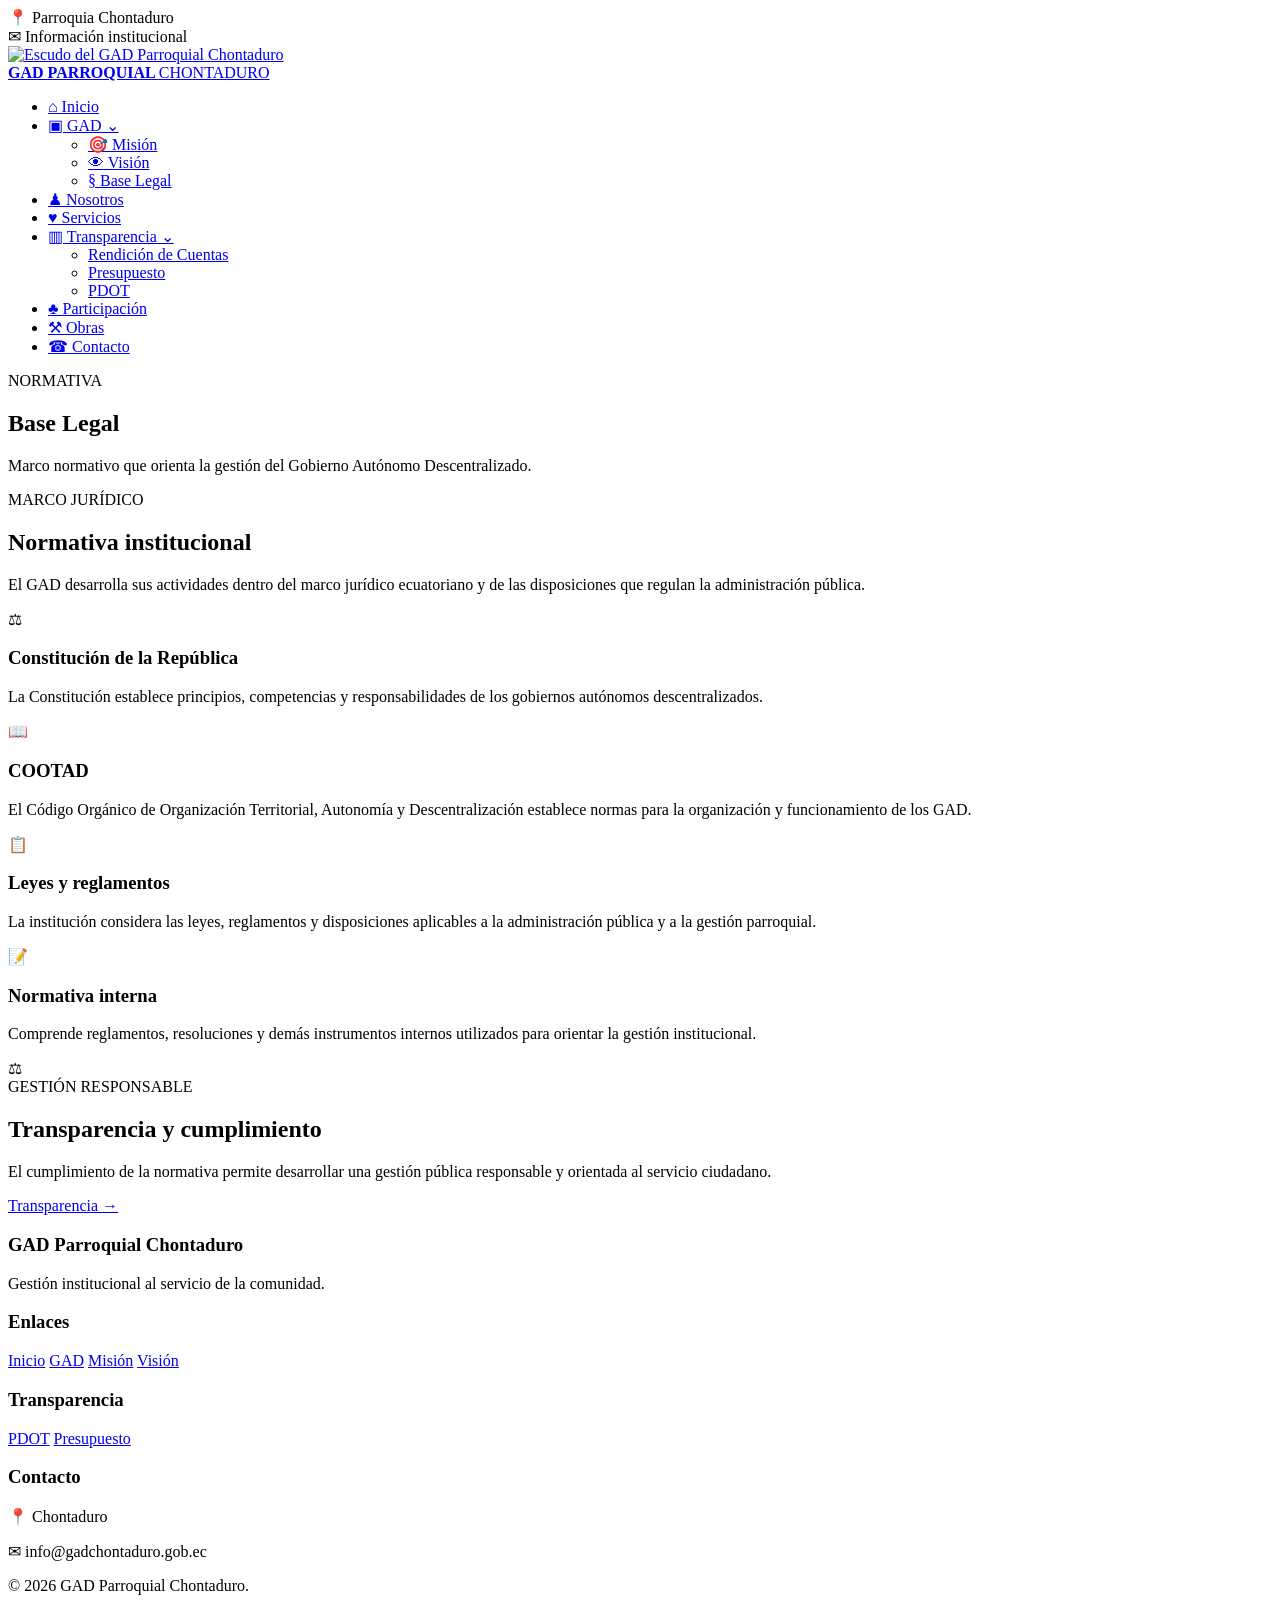
==== BASE LEGAL.html @ 400640f3 "Primer commit del portal institucional" ====
<!DOCTYPE html>
<html lang="es">

<head>

    <meta charset="UTF-8">

    <meta name="viewport"
        content="width=device-width, initial-scale=1.0">

    <title>
        GAD Parroquial Chontaduro - Base Legal
    </title>

    <link rel="stylesheet"
        href="assets/css/style.css">

</head>

<body>

    <div class="top-bar">

        <div>
            📍 Parroquia Chontaduro
        </div>

        <div>
            ✉ Información institucional
        </div>

    </div>


    <header>

        <div class="nav-container">

            <a href="index.html"
                class="logo">

                <img src="assets/img/logo.png"
                    alt="Escudo del GAD Parroquial Chontaduro">

                <div class="logo-text">

                    <strong>
                        GAD PARROQUIAL
                    </strong>

                    <span>
                        CHONTADURO
                    </span>

                </div>

            </a>


            <nav>

                <ul>

                    <li>
                        <a href="index.html">
                            ⌂ Inicio
                        </a>
                    </li>


                    <li class="dropdown">

                        <a href="gad.html">
                            ▣ GAD ⌄
                        </a>

                        <ul class="submenu">

                            <li>
                                <a href="mision.html">
                                    🎯 Misión
                                </a>
                            </li>

                            <li>
                                <a href="vision.html">
                                    👁 Visión
                                </a>
                            </li>

                            <li>
                                <a href="base-legal.html"
                                    class="active">
                                    § Base Legal
                                </a>
                            </li>

                        </ul>

                    </li>


                    <li>
                        <a href="nosotros.html">
                            ♟ Nosotros
                        </a>
                    </li>


                    <li>
                        <a href="servicios.html">
                            ♥ Servicios
                        </a>
                    </li>


                    <li class="dropdown">

                        <a href="transparencia.html">
                            ▥ Transparencia ⌄
                        </a>

                        <ul class="submenu">

                            <li>
                                <a href="rendicion-cuentas.html">
                                    Rendición de Cuentas
                                </a>
                            </li>

                            <li>
                                <a href="presupuesto.html">
                                    Presupuesto
                                </a>
                            </li>

                            <li>
                                <a href="pdot.html">
                                    PDOT
                                </a>
                            </li>

                        </ul>

                    </li>


                    <li>
                        <a href="participacion.html">
                            ♣ Participación
                        </a>
                    </li>


                    <li>
                        <a href="obras-futuras.html">
                            ⚒ Obras
                        </a>
                    </li>


                    <li>
                        <a href="contacto.html">
                            ☎ Contacto
                        </a>
                    </li>

                </ul>

            </nav>

        </div>

    </header>


    <main>

        <section class="bienvenida">

            <span class="seccion-etiqueta">
                NORMATIVA
            </span>

            <h1>
                Base Legal
            </h1>

            <p>
                Marco normativo que orienta la gestión
                del Gobierno Autónomo Descentralizado.
            </p>

        </section>


        <section class="accesos">

            <div class="titulo-seccion">

                <span>
                    MARCO JURÍDICO
                </span>

                <h2>
                    Normativa institucional
                </h2>

                <p>
                    El GAD desarrolla sus actividades dentro del marco
                    jurídico ecuatoriano y de las disposiciones que
                    regulan la administración pública.
                </p>

            </div>


            <div class="grid-container">


                <article class="info-card">

                    <div class="icono">
                        ⚖
                    </div>

                    <h3>
                        Constitución de la República
                    </h3>

                    <p>
                        La Constitución establece principios,
                        competencias y responsabilidades de los
                        gobiernos autónomos descentralizados.
                    </p>

                </article>


                <article class="info-card">

                    <div class="icono">
                        📖
                    </div>

                    <h3>
                        COOTAD
                    </h3>

                    <p>
                        El Código Orgánico de Organización Territorial,
                        Autonomía y Descentralización establece normas
                        para la organización y funcionamiento de los GAD.
                    </p>

                </article>


                <article class="info-card">

                    <div class="icono">
                        📋
                    </div>

                    <h3>
                        Leyes y reglamentos
                    </h3>

                    <p>
                        La institución considera las leyes, reglamentos
                        y disposiciones aplicables a la administración
                        pública y a la gestión parroquial.
                    </p>

                </article>


                <article class="info-card">

                    <div class="icono">
                        📝
                    </div>

                    <h3>
                        Normativa interna
                    </h3>

                    <p>
                        Comprende reglamentos, resoluciones y demás
                        instrumentos internos utilizados para orientar
                        la gestión institucional.
                    </p>

                </article>

            </div>

        </section>


        <section class="participacion">

            <div class="participacion-contenido">

                <div class="participacion-icono">
                    ⚖
                </div>

                <div>

                    <span>
                        GESTIÓN RESPONSABLE
                    </span>

                    <h2>
                        Transparencia y cumplimiento
                    </h2>

                    <p>
                        El cumplimiento de la normativa permite
                        desarrollar una gestión pública responsable
                        y orientada al servicio ciudadano.
                    </p>

                </div>

                <a href="transparencia.html"
                    class="btn">
                    Transparencia →
                </a>

            </div>

        </section>

    </main>


    <footer>

        <div class="footer-container">

            <div class="footer-col">

                <h3>
                    GAD Parroquial Chontaduro
                </h3>

                <p>
                    Gestión institucional al servicio de la comunidad.
                </p>

            </div>


            <div class="footer-col">

                <h3>
                    Enlaces
                </h3>

                <a href="index.html">Inicio</a>
                <a href="gad.html">GAD</a>
                <a href="mision.html">Misión</a>
                <a href="vision.html">Visión</a>

            </div>


            <div class="footer-col">

                <h3>
                    Transparencia
                </h3>

                <a href="pdot.html">PDOT</a>
                <a href="presupuesto.html">Presupuesto</a>

            </div>


            <div class="footer-col">

                <h3>
                    Contacto
                </h3>

                <p>
                    📍 Chontaduro
                </p>

                <p>
                    ✉ info@gadchontaduro.gob.ec
                </p>

            </div>

        </div>


        <div class="footer-bottom">

            <p>
                © 2026 GAD Parroquial Chontaduro.
            </p>

        </div>

    </footer>

</body>

</html>
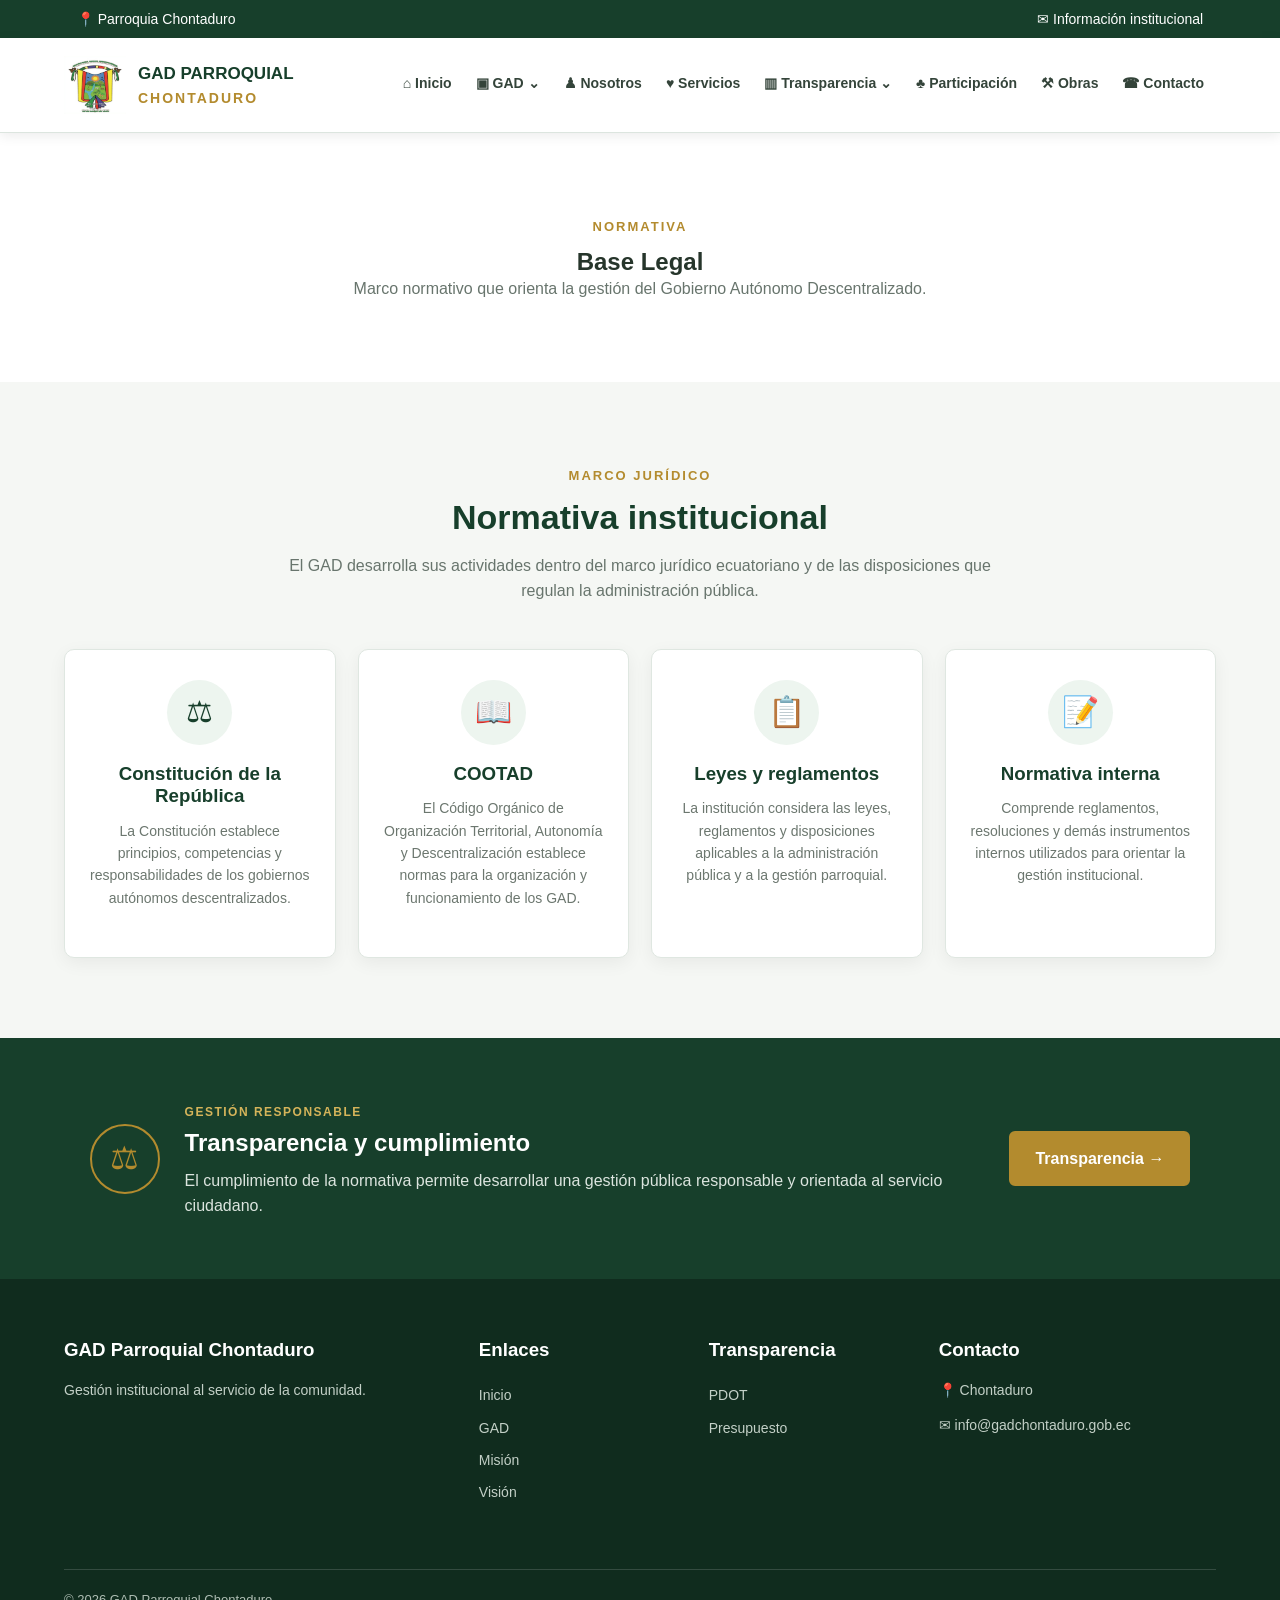
==== commit 0d38ca9e: "fix: corregir enlace de Nosotros" ====
--- a/BASE LEGAL.html
+++ b/BASE LEGAL.html
@@ -101,7 +101,7 @@
 
 
                     <li>
-                        <a href="nosotros.html">
+                        <a href="NOSOTROS.html">
                             ♟ Nosotros
                         </a>
                     </li>
--- a/assets/css/style.css
+++ b/assets/css/style.css
@@ -0,0 +1,1464 @@
+/* =========================================================
+   CONFIGURACIÓN GENERAL
+========================================================= */
+
+* {
+    margin: 0;
+    padding: 0;
+    box-sizing: border-box;
+}
+
+html {
+    scroll-behavior: smooth;
+}
+
+body {
+    font-family: Arial, Helvetica, sans-serif;
+    background-color: #f5f7f4;
+    color: #26352b;
+    line-height: 1.6;
+}
+
+img {
+    max-width: 100%;
+    display: block;
+}
+
+a {
+    text-decoration: none;
+    color: inherit;
+}
+
+ul {
+    list-style: none;
+}
+
+p {
+    margin-bottom: 12px;
+}
+
+h1,
+h2,
+h3 {
+    line-height: 1.2;
+}
+
+
+/* =========================================================
+   BARRA SUPERIOR
+========================================================= */
+
+.top-bar {
+    background-color: #173f2b;
+    color: #ffffff;
+    min-height: 38px;
+
+    display: flex;
+    justify-content: space-between;
+    align-items: center;
+
+    padding: 8px 6%;
+    font-size: 14px;
+}
+
+.icono-pequeno {
+    margin-right: 6px;
+    font-size: 16px;
+}
+
+
+/* =========================================================
+   HEADER
+========================================================= */
+
+header {
+    background-color: #ffffff;
+    border-bottom: 1px solid #dce5df;
+    box-shadow: 0 3px 12px rgba(0, 0, 0, 0.08);
+
+    position: relative;
+    z-index: 100;
+}
+
+.nav-container {
+    width: 90%;
+    max-width: 1400px;
+    margin: 0 auto;
+
+    min-height: 90px;
+
+    display: flex;
+    justify-content: space-between;
+    align-items: center;
+
+    gap: 25px;
+}
+
+
+/* =========================================================
+   LOGO
+========================================================= */
+
+.logo {
+    display: flex;
+    align-items: center;
+    gap: 12px;
+
+    min-width: 230px;
+}
+
+.logo img {
+    width: 62px;
+    height: 62px;
+    object-fit: contain;
+}
+
+.logo-text {
+    display: flex;
+    flex-direction: column;
+}
+
+.logo-text strong {
+    color: #173f2b;
+    font-size: 17px;
+}
+
+.logo-text span {
+    color: #b38b2e;
+    font-size: 14px;
+    font-weight: bold;
+    letter-spacing: 2px;
+}
+
+
+/* =========================================================
+   NAVEGACIÓN
+========================================================= */
+
+nav > ul {
+    display: flex;
+    align-items: center;
+    justify-content: flex-end;
+    flex-wrap: wrap;
+}
+
+nav li {
+    position: relative;
+}
+
+nav > ul > li > a {
+    display: flex;
+    align-items: center;
+    gap: 6px;
+
+    padding: 34px 12px;
+
+    color: #34443a;
+    font-size: 14px;
+    font-weight: bold;
+
+    border-bottom: 3px solid transparent;
+
+    transition: all 0.3s ease;
+}
+
+nav > ul > li > a:hover,
+nav > ul > li > a.active {
+    color: #b38b2e;
+    background-color: #f6f8f5;
+    border-bottom-color: #b38b2e;
+}
+
+.menu-icono {
+    font-size: 17px;
+}
+
+.flecha {
+    font-size: 13px;
+}
+
+
+/* =========================================================
+   SUBMENÚ
+========================================================= */
+
+.submenu {
+    position: absolute;
+    top: 100%;
+    left: 0;
+
+    min-width: 220px;
+
+    background-color: #ffffff;
+
+    border: 1px solid #dce5df;
+    border-radius: 0 0 8px 8px;
+
+    box-shadow: 0 8px 20px rgba(0, 0, 0, 0.12);
+
+    display: none;
+}
+
+.dropdown:hover .submenu {
+    display: block;
+}
+
+.submenu li {
+    width: 100%;
+}
+
+.submenu a {
+    display: flex;
+    align-items: center;
+    gap: 10px;
+
+    padding: 13px 16px;
+
+    color: #34443a;
+    font-size: 14px;
+
+    border-bottom: 1px solid #edf1ee;
+
+    transition: all 0.3s ease;
+}
+
+.submenu li:last-child a {
+    border-bottom: none;
+}
+
+.submenu a:hover {
+    background-color: #edf5ef;
+    color: #b38b2e;
+    padding-left: 22px;
+}
+
+
+/* =========================================================
+   BANNER PRINCIPAL
+========================================================= */
+
+.banner {
+    min-height: 560px;
+
+    position: relative;
+
+    display: flex;
+    align-items: center;
+
+    background-image:
+        linear-gradient(
+            rgba(20, 55, 37, 0.72),
+            rgba(20, 55, 37, 0.72)
+        ),
+        url("../img/banner.jpg");
+
+    background-size: cover;
+    background-position: center;
+
+    overflow: hidden;
+}
+
+.banner-overlay {
+    position: absolute;
+    inset: 0;
+    background: linear-gradient(
+        90deg,
+        rgba(10, 40, 25, 0.65),
+        rgba(10, 40, 25, 0.15)
+    );
+}
+
+.banner-contenido {
+    width: 90%;
+    max-width: 1200px;
+    margin: 0 auto;
+
+    position: relative;
+    z-index: 2;
+
+    color: #ffffff;
+}
+
+.etiqueta {
+    display: inline-block;
+
+    background-color: rgba(255, 255, 255, 0.15);
+
+    border: 1px solid rgba(255, 255, 255, 0.45);
+    border-radius: 30px;
+
+    padding: 8px 18px;
+    margin-bottom: 20px;
+
+    font-size: 14px;
+    font-weight: bold;
+}
+
+.banner h1 {
+    max-width: 700px;
+
+    font-size: 52px;
+    margin-bottom: 22px;
+}
+
+.banner p {
+    max-width: 680px;
+
+    font-size: 19px;
+    margin-bottom: 30px;
+
+    color: #f1f5f2;
+}
+
+.banner-botones {
+    display: flex;
+    flex-wrap: wrap;
+    gap: 14px;
+}
+
+
+/* =========================================================
+   BOTONES
+========================================================= */
+
+.btn {
+    display: inline-block;
+
+    padding: 13px 24px;
+
+    background-color: #b38b2e;
+    color: #ffffff;
+
+    border: 2px solid #b38b2e;
+    border-radius: 6px;
+
+    font-weight: bold;
+
+    transition: all 0.3s ease;
+}
+
+.btn:hover {
+    background-color: #8e6c20;
+    border-color: #8e6c20;
+
+    transform: translateY(-2px);
+
+    box-shadow: 0 6px 14px rgba(0, 0, 0, 0.18);
+}
+
+.btn-secundario {
+    background-color: transparent;
+    border-color: #ffffff;
+}
+
+.btn-secundario:hover {
+    background-color: #ffffff;
+    color: #173f2b;
+}
+
+
+/* =========================================================
+   SECCIONES GENERALES
+========================================================= */
+
+.bienvenida,
+.accesos,
+.servicios-destacados,
+.obras-preview,
+.noticias,
+.contacto-preview {
+    width: 90%;
+    max-width: 1250px;
+    margin: 0 auto;
+
+    padding: 80px 0;
+}
+
+.titulo-seccion {
+    text-align: center;
+    max-width: 750px;
+    margin: 0 auto 45px;
+}
+
+.titulo-seccion > span,
+.seccion-etiqueta {
+    display: inline-block;
+
+    color: #b38b2e;
+
+    font-size: 13px;
+    font-weight: bold;
+
+    letter-spacing: 2px;
+
+    margin-bottom: 10px;
+}
+
+.titulo-seccion h2,
+.bienvenida h2 {
+    color: #173f2b;
+    font-size: 34px;
+    margin-bottom: 15px;
+}
+
+.titulo-seccion p,
+.bienvenida p {
+    color: #68756d;
+}
+
+
+/* =========================================================
+   BIENVENIDA
+========================================================= */
+
+.bienvenida {
+    text-align: center;
+    background-color: #ffffff;
+
+    max-width: none;
+    width: 100%;
+
+    padding-left: 10%;
+    padding-right: 10%;
+}
+
+.bienvenida p {
+    max-width: 850px;
+    margin: 0 auto;
+}
+
+
+/* =========================================================
+   GRID DE ACCESOS
+========================================================= */
+
+.grid-container {
+    display: grid;
+
+    grid-template-columns: repeat(4, 1fr);
+
+    gap: 22px;
+}
+
+.info-card {
+    background-color: #ffffff;
+
+    border: 1px solid #dfe7e1;
+    border-radius: 10px;
+
+    padding: 30px 24px;
+
+    text-align: center;
+
+    box-shadow: 0 5px 18px rgba(0, 0, 0, 0.06);
+
+    transition: all 0.3s ease;
+}
+
+.info-card:hover {
+    transform: translateY(-7px);
+
+    border-color: #b38b2e;
+
+    box-shadow: 0 12px 25px rgba(0, 0, 0, 0.12);
+}
+
+.icono {
+    width: 65px;
+    height: 65px;
+
+    margin: 0 auto 18px;
+
+    display: flex;
+    justify-content: center;
+    align-items: center;
+
+    border-radius: 50%;
+
+    background-color: #edf5ef;
+    color: #173f2b;
+
+    font-size: 30px;
+}
+
+.info-card h3 {
+    color: #173f2b;
+    margin-bottom: 12px;
+}
+
+.info-card p {
+    color: #6c776f;
+    font-size: 14px;
+    margin-bottom: 18px;
+}
+
+.info-card a {
+    color: #b38b2e;
+    font-weight: bold;
+
+    transition: color 0.3s ease;
+}
+
+.info-card a:hover {
+    color: #173f2b;
+}
+
+
+/* =========================================================
+   INDICADORES
+========================================================= */
+
+.indicadores {
+    background-color: #173f2b;
+
+    padding: 40px 7%;
+
+    display: grid;
+    grid-template-columns: repeat(4, 1fr);
+
+    gap: 20px;
+}
+
+.indicador {
+    display: flex;
+    align-items: center;
+    gap: 15px;
+
+    color: #ffffff;
+
+    padding: 15px;
+
+    border-right: 1px solid rgba(255, 255, 255, 0.2);
+}
+
+.indicador:last-child {
+    border-right: none;
+}
+
+.indicador-icono {
+    width: 48px;
+    height: 48px;
+
+    flex-shrink: 0;
+
+    display: flex;
+    justify-content: center;
+    align-items: center;
+
+    border: 1px solid #b38b2e;
+    border-radius: 50%;
+
+    color: #b38b2e;
+
+    font-size: 22px;
+}
+
+.indicador strong {
+    display: block;
+    font-size: 17px;
+}
+
+.indicador div span {
+    display: block;
+    color: #cdd8d0;
+    font-size: 12px;
+}
+
+
+/* =========================================================
+   SERVICIOS
+========================================================= */
+
+.servicios-destacados {
+    background-color: #f5f7f4;
+}
+
+.card {
+    background-color: #ffffff;
+
+    border: 1px solid #dfe7e1;
+    border-radius: 10px;
+
+    overflow: hidden;
+
+    box-shadow: 0 5px 18px rgba(0, 0, 0, 0.07);
+
+    transition: all 0.3s ease;
+}
+
+.card:hover {
+    transform: translateY(-6px);
+
+    box-shadow: 0 12px 25px rgba(0, 0, 0, 0.13);
+}
+
+.card > img {
+    width: 100%;
+    height: 210px;
+
+    object-fit: cover;
+}
+
+.card-content {
+    padding: 25px;
+}
+
+.card-icon {
+    color: #b38b2e;
+    font-size: 30px;
+
+    margin-bottom: 10px;
+}
+
+.card h3 {
+    color: #173f2b;
+    margin-bottom: 10px;
+}
+
+.card p {
+    color: #6c776f;
+    font-size: 14px;
+
+    margin-bottom: 20px;
+}
+
+
+/* =========================================================
+   TRANSPARENCIA DESTACADA
+========================================================= */
+
+.transparencia-destacada {
+    width: 90%;
+    max-width: 1250px;
+
+    margin: 70px auto;
+
+    padding: 40px;
+
+    display: flex;
+    align-items: center;
+    gap: 30px;
+
+    background-color: #173f2b;
+    color: #ffffff;
+
+    border-radius: 12px;
+
+    box-shadow: 0 10px 25px rgba(0, 0, 0, 0.13);
+}
+
+.transparencia-icono {
+    width: 70px;
+    height: 70px;
+
+    flex-shrink: 0;
+
+    display: flex;
+    align-items: center;
+    justify-content: center;
+
+    border: 2px solid #b38b2e;
+    border-radius: 50%;
+
+    color: #b38b2e;
+    font-size: 32px;
+}
+
+.transparencia-texto {
+    flex: 1;
+}
+
+.transparencia-texto > span {
+    color: #d5b45a;
+
+    font-size: 13px;
+    font-weight: bold;
+    letter-spacing: 1.5px;
+}
+
+.transparencia-texto h2 {
+    margin: 8px 0 10px;
+}
+
+.transparencia-texto p {
+    color: #dce5df;
+    margin: 0;
+}
+
+
+/* =========================================================
+   OBRAS
+========================================================= */
+
+.obras-preview {
+    background-color: #ffffff;
+    max-width: none;
+
+    padding-left: 10%;
+    padding-right: 10%;
+}
+
+.obras-grid {
+    max-width: 1100px;
+    margin: 0 auto 35px;
+
+    display: grid;
+    grid-template-columns: repeat(3, 1fr);
+
+    gap: 24px;
+}
+
+.obra-card {
+    padding: 30px;
+
+    text-align: center;
+
+    border: 1px solid #dfe7e1;
+    border-radius: 10px;
+
+    background-color: #f9fbf9;
+
+    transition: all 0.3s ease;
+}
+
+.obra-card:hover {
+    transform: translateY(-5px);
+
+    background-color: #edf5ef;
+
+    box-shadow: 0 8px 20px rgba(0, 0, 0, 0.08);
+}
+
+.obra-icono {
+    width: 60px;
+    height: 60px;
+
+    margin: 0 auto 15px;
+
+    display: flex;
+    align-items: center;
+    justify-content: center;
+
+    background-color: #173f2b;
+    color: #ffffff;
+
+    border-radius: 50%;
+
+    font-size: 25px;
+}
+
+.obra-card h3 {
+    color: #173f2b;
+    margin-bottom: 10px;
+}
+
+.obra-card p {
+    color: #6c776f;
+    font-size: 14px;
+}
+
+.centrado {
+    text-align: center;
+}
+
+
+/* =========================================================
+   AVISO
+========================================================= */
+
+.aviso {
+    width: 90%;
+    max-width: 1250px;
+
+    margin: 70px auto;
+
+    padding: 35px;
+
+    display: flex;
+    align-items: center;
+    gap: 25px;
+
+    background-color: #ffffff;
+
+    border-left: 6px solid #b38b2e;
+    border-radius: 8px;
+
+    box-shadow: 0 5px 18px rgba(0, 0, 0, 0.07);
+}
+
+.aviso-icono {
+    width: 55px;
+    height: 55px;
+
+    flex-shrink: 0;
+
+    display: flex;
+    align-items: center;
+    justify-content: center;
+
+    background-color: #b38b2e;
+    color: #ffffff;
+
+    border-radius: 50%;
+
+    font-size: 25px;
+    font-weight: bold;
+}
+
+.aviso > div:nth-child(2) {
+    flex: 1;
+}
+
+.aviso span {
+    color: #b38b2e;
+
+    font-size: 12px;
+    font-weight: bold;
+    letter-spacing: 1.5px;
+}
+
+.aviso h2 {
+    color: #173f2b;
+    margin: 5px 0;
+}
+
+.aviso p {
+    color: #6c776f;
+    margin: 0;
+}
+
+
+/* =========================================================
+   NOTICIAS
+========================================================= */
+
+.noticias {
+    background-color: #f5f7f4;
+
+    max-width: none;
+
+    padding-left: 10%;
+    padding-right: 10%;
+}
+
+.noticias-grid {
+    max-width: 1200px;
+    margin: 0 auto;
+
+    display: grid;
+    grid-template-columns: repeat(3, 1fr);
+
+    gap: 25px;
+}
+
+.noticia {
+    background-color: #ffffff;
+
+    border: 1px solid #dfe7e1;
+    border-radius: 10px;
+
+    overflow: hidden;
+
+    box-shadow: 0 5px 18px rgba(0, 0, 0, 0.06);
+
+    transition: all 0.3s ease;
+}
+
+.noticia:hover {
+    transform: translateY(-5px);
+    box-shadow: 0 12px 24px rgba(0, 0, 0, 0.12);
+}
+
+.noticia img {
+    width: 100%;
+    height: 200px;
+
+    object-fit: cover;
+}
+
+.noticia-contenido {
+    padding: 25px;
+}
+
+.noticia-contenido > span {
+    color: #b38b2e;
+
+    font-size: 13px;
+    font-weight: bold;
+}
+
+.noticia h3 {
+    color: #173f2b;
+    margin: 10px 0;
+}
+
+.noticia p {
+    color: #6c776f;
+    font-size: 14px;
+}
+
+.noticia a {
+    color: #b38b2e;
+    font-weight: bold;
+}
+
+.noticia a:hover {
+    color: #173f2b;
+}
+
+
+/* =========================================================
+   PARTICIPACIÓN
+========================================================= */
+
+.participacion {
+    width: 100%;
+
+    background-color: #173f2b;
+
+    padding: 60px 7%;
+}
+
+.participacion-contenido {
+    max-width: 1200px;
+    margin: 0 auto;
+
+    display: flex;
+    align-items: center;
+    gap: 25px;
+
+    color: #ffffff;
+}
+
+.participacion-icono {
+    width: 70px;
+    height: 70px;
+
+    flex-shrink: 0;
+
+    display: flex;
+    align-items: center;
+    justify-content: center;
+
+    border: 2px solid #b38b2e;
+    border-radius: 50%;
+
+    color: #b38b2e;
+    font-size: 32px;
+}
+
+.participacion-contenido > div:nth-child(2) {
+    flex: 1;
+}
+
+.participacion-contenido span {
+    color: #d5b45a;
+
+    font-size: 12px;
+    font-weight: bold;
+    letter-spacing: 1.5px;
+}
+
+.participacion-contenido h2 {
+    margin: 5px 0 10px;
+}
+
+.participacion-contenido p {
+    color: #dce5df;
+    margin: 0;
+}
+
+
+/* =========================================================
+   CONTACTO
+========================================================= */
+
+.contacto-preview {
+    background-color: #ffffff;
+
+    max-width: none;
+
+    padding-left: 10%;
+    padding-right: 10%;
+}
+
+.contacto-grid {
+    max-width: 1000px;
+    margin: 0 auto 35px;
+
+    display: grid;
+    grid-template-columns: repeat(3, 1fr);
+
+    gap: 25px;
+}
+
+.contacto-item {
+    text-align: center;
+
+    padding: 30px;
+
+    border: 1px solid #dfe7e1;
+    border-radius: 10px;
+
+    background-color: #f9fbf9;
+
+    transition: all 0.3s ease;
+}
+
+.contacto-item:hover {
+    border-color: #b38b2e;
+    transform: translateY(-4px);
+}
+
+.contacto-icono {
+    color: #b38b2e;
+    font-size: 32px;
+
+    margin-bottom: 10px;
+}
+
+.contacto-item h3 {
+    color: #173f2b;
+}
+
+.contacto-item p {
+    color: #6c776f;
+    margin: 0;
+}
+
+
+/* =========================================================
+   FOOTER
+========================================================= */
+
+footer {
+    background-color: #102c1e;
+    color: #ffffff;
+}
+
+.footer-container {
+    width: 90%;
+    max-width: 1250px;
+
+    margin: 0 auto;
+
+    padding: 60px 0;
+
+    display: grid;
+
+    grid-template-columns: 2fr 1fr 1fr 1.5fr;
+
+    gap: 45px;
+}
+
+.footer-logo {
+    display: flex;
+    align-items: center;
+    gap: 12px;
+
+    margin-bottom: 20px;
+}
+
+.footer-logo img {
+    width: 58px;
+    height: 58px;
+    object-fit: contain;
+}
+
+.footer-logo div {
+    display: flex;
+    flex-direction: column;
+}
+
+.footer-logo strong {
+    font-size: 16px;
+}
+
+.footer-logo span {
+    color: #d5b45a;
+    font-size: 13px;
+    letter-spacing: 2px;
+}
+
+.footer-col p {
+    color: #c3d0c7;
+    font-size: 14px;
+}
+
+.footer-col h3 {
+    color: #ffffff;
+    margin-bottom: 18px;
+}
+
+.footer-col > a {
+    display: block;
+
+    color: #c3d0c7;
+
+    font-size: 14px;
+
+    padding: 5px 0;
+
+    transition: all 0.3s ease;
+}
+
+.footer-col > a:hover {
+    color: #d5b45a;
+    padding-left: 5px;
+}
+
+
+/* =========================================================
+   FOOTER BOTTOM
+========================================================= */
+
+.footer-bottom {
+    width: 90%;
+    max-width: 1250px;
+
+    margin: 0 auto;
+
+    padding: 20px 0;
+
+    border-top: 1px solid rgba(255, 255, 255, 0.15);
+
+    display: flex;
+    justify-content: space-between;
+    align-items: center;
+
+    gap: 20px;
+}
+
+.footer-bottom p {
+    margin: 0;
+
+    color: #aebdb3;
+    font-size: 13px;
+}
+
+.redes {
+    display: flex;
+    gap: 10px;
+}
+
+.redes a {
+    width: 35px;
+    height: 35px;
+
+    display: flex;
+    align-items: center;
+    justify-content: center;
+
+    border: 1px solid #b38b2e;
+    border-radius: 50%;
+
+    color: #ffffff;
+    font-weight: bold;
+
+    transition: all 0.3s ease;
+}
+
+.redes a:hover {
+    background-color: #b38b2e;
+    transform: translateY(-3px);
+}
+
+
+/* =========================================================
+   MEDIA QUERY - TABLETS
+   768px - 1024px
+========================================================= */
+
+@media (max-width: 1024px) {
+
+    .nav-container {
+        flex-direction: column;
+        padding: 15px 0;
+    }
+
+    nav > ul {
+        justify-content: center;
+    }
+
+    nav > ul > li > a {
+        padding: 12px 9px;
+    }
+
+    .grid-container {
+        grid-template-columns: repeat(2, 1fr);
+    }
+
+    .indicadores {
+        grid-template-columns: repeat(2, 1fr);
+    }
+
+    .indicador {
+        border-right: none;
+        border-bottom: 1px solid rgba(255, 255, 255, 0.2);
+    }
+
+    .obras-grid {
+        grid-template-columns: repeat(2, 1fr);
+    }
+
+    .noticias-grid {
+        grid-template-columns: repeat(2, 1fr);
+    }
+
+    .contacto-grid {
+        grid-template-columns: repeat(2, 1fr);
+    }
+
+    .footer-container {
+        grid-template-columns: repeat(2, 1fr);
+    }
+
+    .banner h1 {
+        font-size: 44px;
+    }
+}
+
+
+/* =========================================================
+   MEDIA QUERY - CELULARES
+   Menos de 768px
+========================================================= */
+
+@media (max-width: 767px) {
+
+    .top-bar {
+        flex-direction: column;
+        gap: 5px;
+
+        text-align: center;
+
+        padding: 10px 5%;
+    }
+
+    .nav-container {
+        width: 94%;
+    }
+
+    .logo {
+        justify-content: center;
+    }
+
+    nav {
+        width: 100%;
+    }
+
+    nav > ul {
+        width: 100%;
+
+        flex-direction: column;
+        align-items: stretch;
+    }
+
+    nav > ul > li {
+        width: 100%;
+    }
+
+    nav > ul > li > a {
+        justify-content: center;
+
+        padding: 12px;
+
+        border-bottom: 1px solid #edf1ee;
+    }
+
+    .submenu {
+        position: static;
+
+        width: 100%;
+
+        border-radius: 0;
+
+        box-shadow: none;
+
+        border-left: 3px solid #b38b2e;
+    }
+
+    .dropdown:hover .submenu {
+        display: block;
+    }
+
+    .banner {
+        min-height: 600px;
+
+        background-position: center;
+    }
+
+    .banner-contenido {
+        text-align: center;
+    }
+
+    .banner h1 {
+        font-size: 35px;
+    }
+
+    .banner p {
+        font-size: 16px;
+    }
+
+    .banner-botones {
+        justify-content: center;
+    }
+
+    .btn {
+        padding: 11px 18px;
+    }
+
+    .bienvenida,
+    .accesos,
+    .servicios-destacados,
+    .obras-preview,
+    .noticias,
+    .contacto-preview {
+        width: 100%;
+
+        padding: 55px 6%;
+    }
+
+    .titulo-seccion h2,
+    .bienvenida h2 {
+        font-size: 28px;
+    }
+
+    .grid-container {
+        grid-template-columns: 1fr;
+    }
+
+    .indicadores {
+        grid-template-columns: 1fr;
+
+        padding: 30px 7%;
+    }
+
+    .indicador {
+        border-bottom: 1px solid rgba(255, 255, 255, 0.2);
+    }
+
+    .obras-grid {
+        grid-template-columns: 1fr;
+    }
+
+    .noticias-grid {
+        grid-template-columns: 1fr;
+    }
+
+    .contacto-grid {
+        grid-template-columns: 1fr;
+    }
+
+    .transparencia-destacada {
+        width: 88%;
+
+        margin: 45px auto;
+
+        padding: 28px;
+
+        flex-direction: column;
+
+        text-align: center;
+    }
+
+    .aviso {
+        width: 88%;
+
+        margin: 45px auto;
+
+        padding: 28px;
+
+        flex-direction: column;
+
+        text-align: center;
+    }
+
+    .participacion {
+        padding: 45px 7%;
+    }
+
+    .participacion-contenido {
+        flex-direction: column;
+
+        text-align: center;
+    }
+
+    .footer-container {
+        grid-template-columns: 1fr;
+
+        gap: 30px;
+
+        padding: 45px 0;
+    }
+
+    .footer-bottom {
+        flex-direction: column;
+
+        text-align: center;
+    }
+}
+
+
+/* =========================================================
+   MEDIA QUERY - CELULARES PEQUEÑOS
+   Menos de 480px
+========================================================= */
+
+@media (max-width: 480px) {
+
+    .logo img {
+        width: 52px;
+        height: 52px;
+    }
+
+    .logo-text strong {
+        font-size: 14px;
+    }
+
+    .logo-text span {
+        font-size: 12px;
+    }
+
+    .banner {
+        min-height: 570px;
+    }
+
+    .banner h1 {
+        font-size: 29px;
+    }
+
+    .banner p {
+        font-size: 15px;
+    }
+
+    .banner-botones {
+        flex-direction: column;
+        align-items: stretch;
+    }
+
+    .banner-botones .btn {
+        text-align: center;
+    }
+
+    .titulo-seccion h2,
+    .bienvenida h2 {
+        font-size: 25px;
+    }
+
+    .info-card,
+    .card-content,
+    .obra-card,
+    .contacto-item {
+        padding: 22px 18px;
+    }
+
+    .transparencia-destacada,
+    .aviso {
+        width: 92%;
+    }
+
+    .footer-bottom {
+        width: 88%;
+    }
+}
